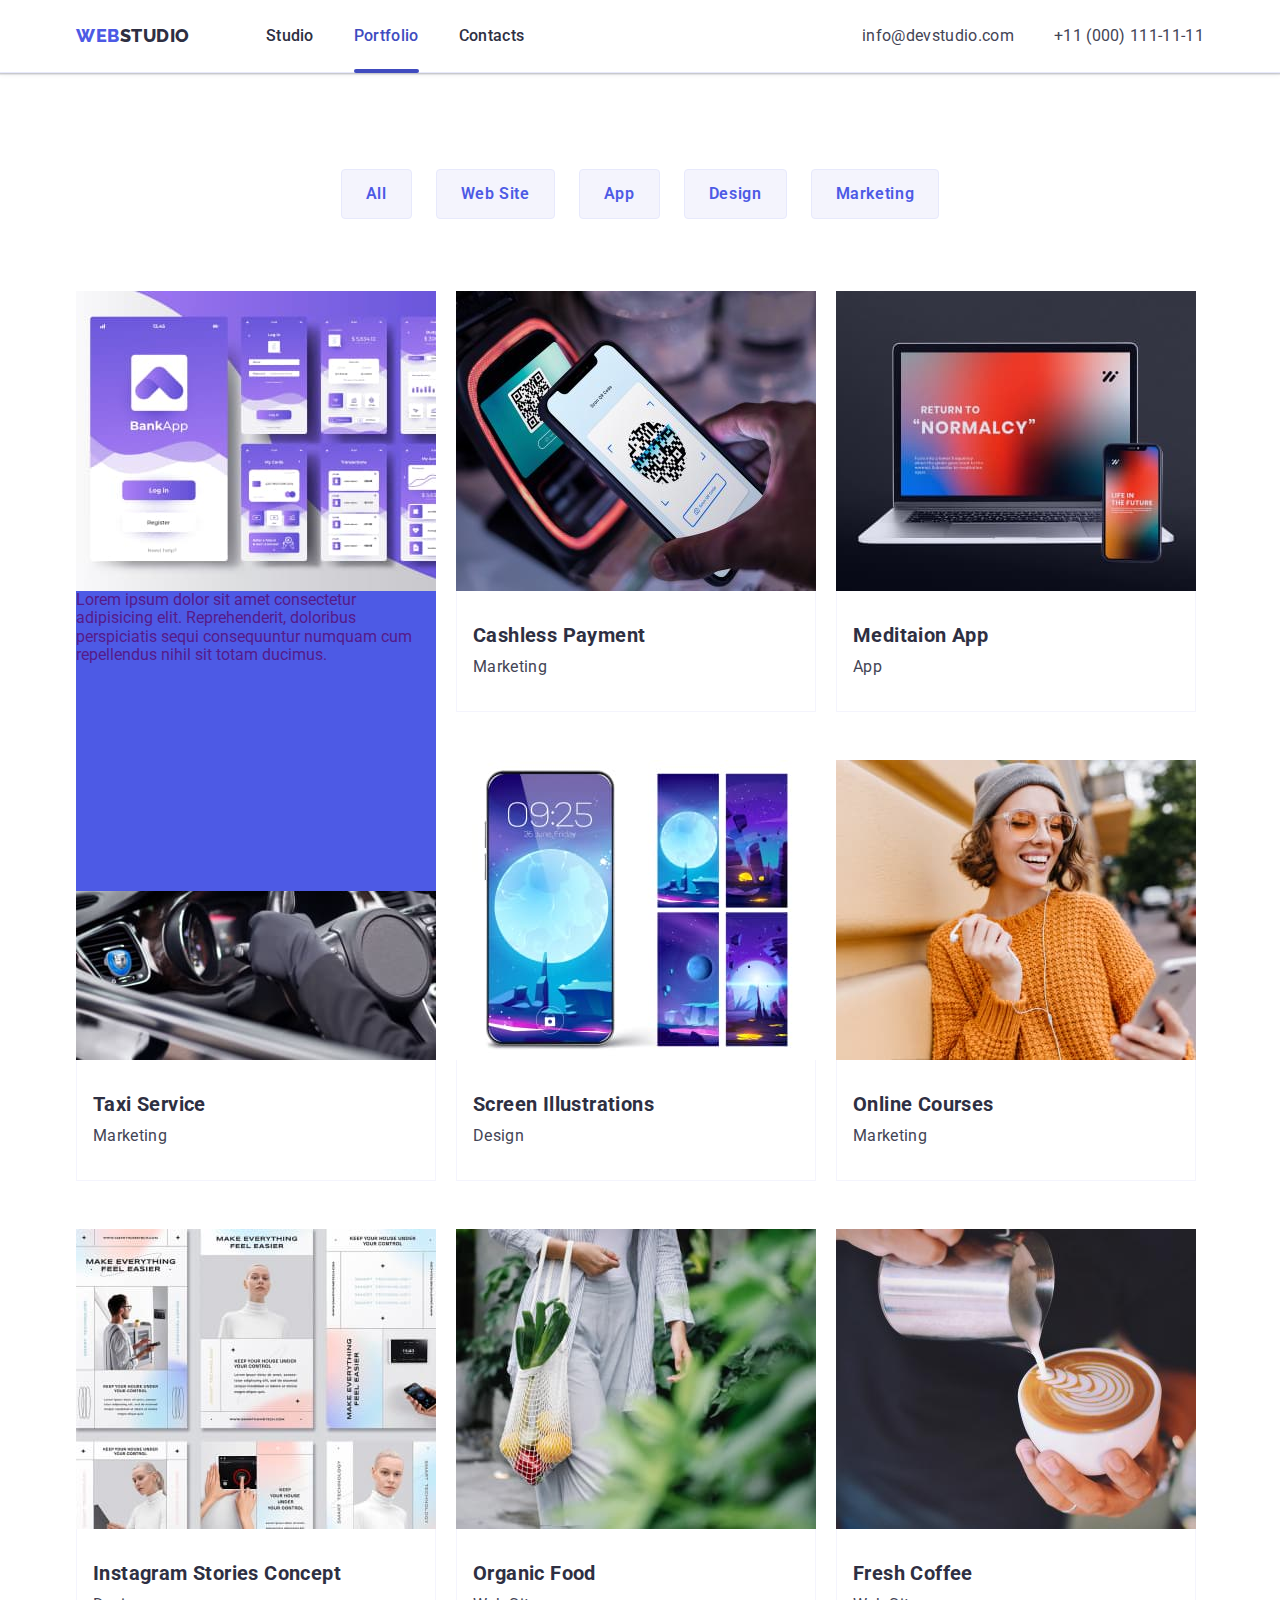
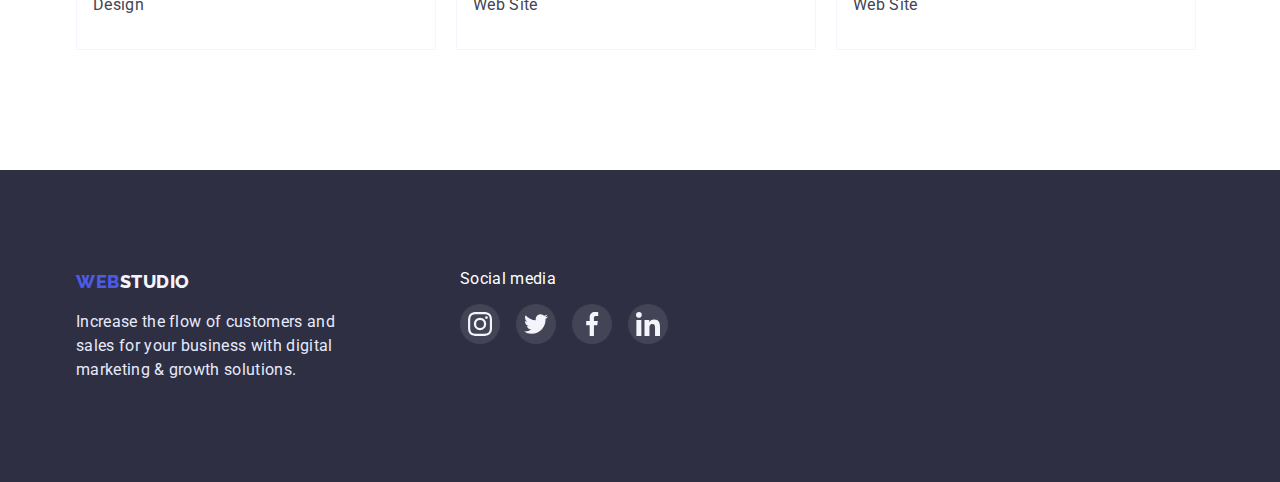
==== portfolio.html @ 2db08895 "2" ====
<!DOCTYPE html>
<html lang="en">
  <head>
    <meta charset="UTF-8" />
    <meta http-equiv="X-UA-Compatible" content="IE=edge" />
    <meta name="viewport" content="width=device-width, initial-scale=1.0" />
    <title>Portfolio</title>

    <link rel="preconnect" href="https://fonts.googleapis.com" />
    <link rel="preconnect" href="https://fonts.gstatic.com" crossorigin />
    <link
      href="https://fonts.googleapis.com/css2?family=Raleway:wght@800&family=Roboto:wght@400;500;700&display=swap"
      rel="stylesheet"
    />

    <link
      rel="stylesheet"
      href="https://cdnjs.cloudflare.com/ajax/libs/modern-normalize/1.1.0/modern-normalize.min.css"
    />
    <link rel="stylesheet" href="./css/styles.css" />
  </head>
  <!-----------------HEADER------------------->
  <header class="header">
    <div class="container">
      <a class="logo links" href="#"
        ><span class="heder-logo">Web</span>Studio</a
      >
      <nav>
        <ul class="lists header-list">
          <li><a class="header-link links" href="./index.html">Studio</a></li>
          <li>
            <a class="header-link links current" href="./portfolio.html">Portfolio</a>
          </li>
          <li><a class="header-link links" href="#">Contacts</a></li>
        </ul>
      </nav>
      <ul class="lists header-list header-contacts">
        <li>
          <a class="header-email links" href="mailto:info@devstudio.com"
            >info@devstudio.com</a
          >
        </li>
        <li>
          <a class="header-tel links" href="tel:+110001111111"
            >+11 (000) 111-11-11</a
          >
        </li>
      </ul>
    </div>
  </header>
  <main>
    <body>
      <!-- Section: Menu -->
      <section class="menu">
        <div class="container">
          <ul class="lists filter">
            <li><button type="button" class="filter-btn">All</button></li>
            <li><button type="button" class="filter-btn">Web Site</button></li>
            <li><button type="button" class="filter-btn">App</button></li>
            <li><button type="button" class="filter-btn">Design</button></li>
            <li><button type="button" class="filter-btn">Marketing</button></li>
          </ul>

          <ul class="lists menu-list">
            <li class="menu-item">
              <div class="menu-project">
              <div class="menu-image">
              <a href="" class="menu-link"
                ><img
                  src="./images/first.jpg"
                  alt="complete project 1"
                  width="360"
                />
                <div class="menu-description">
                  <p>Lorem ipsum dolor sit amet consectetur adipisicing elit. Reprehenderit, doloribus perspiciatis sequi consequuntur numquam cum repellendus nihil sit totam ducimus.</p>
                </div>
                </div>
                <div class="menu-wrap">
                  <h3 class="subtitles">Banking App Interface Concept</h3>
                  <p class="paragraphs">App</p>
                </div>
                </div>
              </a>
            </li>
            <li class="menu-item">
              <a href="" class="menu-link"
                ><img
                  src="./images/second.jpg"
                  alt="complete project 2"
                  width="360"
                />
                <div class="menu-wrap">
                  <h3 class="subtitles">Cashless Payment</h3>
                  <p class="paragraphs">Marketing</p>
                </div>
              </a>
            </li>
            <li class="menu-item">
              <a href="" class="menu-link"
                ><img
                  src="./images/third.jpg"
                  alt="complete project 3"
                  width="360"
                />
                <div class="menu-wrap">
                  <h3 class="subtitles">Meditaion App</h3>
                  <p class="paragraphs">App</p>
                </div>
              </a>
            </li>
            <li class="menu-item">
              <a href="" class="menu-link"
                ><img
                  src="./images/fourth.jpg"
                  alt="complete project 4"
                  width="360"
                />
                <div class="menu-wrap">
                  <h3 class="subtitles">Taxi Service</h3>
                  <p class="paragraphs">Marketing</p>
                </div>
              </a>
            </li>
            <li class="menu-item">
              <a href="" class="menu-link"
                ><img
                  src="./images/fifth.jpg"
                  alt="complete project 5"
                  width="360"
                />
                <div class="menu-wrap">
                  <h3 class="subtitles">Screen Illustrations</h3>
                  <p class="paragraphs">Design</p>
                </div>
              </a>
            </li>
            <li class="menu-item">
              <a href="" class="menu-link"
                ><img
                  src="./images/sixth.jpg"
                  alt="complete project 6"
                  width="360"
                />
                <div class="menu-wrap">
                  <h3 class="subtitles">Online Courses</h3>
                  <p class="paragraphs">Marketing</p>
                </div>
              </a>
            </li>
            <li class="menu-item">
              <a href="" class="menu-link"
                ><img
                  src="./images/seventh.jpg"
                  alt="complete project 7"
                  width="360"
                />
                <div class="menu-wrap">
                  <h3 class="subtitles">Instagram Stories Concept</h3>
                  <p class="paragraphs">Design</p>
                </div>
              </a>
            </li>
            <li class="menu-item">
              <a href="" class="menu-link"
                ><img
                  src="./images/eighth.jpg"
                  alt="complete project 8"
                  width="360"
                />
                <div class="menu-wrap">
                  <h3 class="subtitles">Organic Food</h3>
                  <p class="paragraphs">Web Site</p>
                </div>
              </a>
            </li>
            <li class="menu-item">
              <a href="" class="menu-link"
                ><img
                  src="./images/ninth.jpg"
                  alt="complete project 9"
                  width="360"
                />
                <div class="menu-wrap">
                  <h3 class="subtitles">Fresh Coffee</h3>
                  <p class="paragraphs">Web Site</p>
                </div>
              </a>
            </li>
          </ul>
        </div>
      </section>
    </body>
  </main>

  <footer class="footer">
    <div class="container">
      <ul class="footer-list-one">
        <li>
          <a class="logo links logo-footer" href="#"
            ><span class="heder-logo">Web</span
            ><span class="footer-logo">Studio</span></a
          >
          <p class="paragraphs footer-paragraph-one">
            Increase the flow of customers and sales for your business with
            digital marketing & growth solutions.
          </p>
        </li>
        <li>
          <p class="footer-paragraph-two">Social media</p>
          <ul class="footer-list-two">
            <li>
              <a href="" class="footer-link">
                <svg width="24" height="24">
                  <use href="./images/icons.svg#footer-instagram"></use>
                </svg>
              </a>
            </li>

            <li>
              <a href="" class="footer-link">
                <svg width="24" height="24">
                  <use href="./images/icons.svg#footer-twitter"></use>
                </svg>
              </a>
            </li>
            <li>
              <a href="" class="footer-link">
                <svg width="24" height="24">
                  <use href="./images/icons.svg#footer-facebook"></use>
                </svg>
              </a>
            </li>
            <li>
              <a href="" class="footer-link">
                <svg width="24" height="24">
                  <use href="./images/icons.svg#footer-linkedin"></use>
                </svg>
              </a>
            </li>
          </ul>
        </li>
      </ul>
    </div>
  </footer>
</html>
---- css/styles.css ----
/* ---------------MAIN----------------- */
:root {
  --color-paramount: #2e2f42;
  --color-secondary: #434455;
}
body {
  font-family: "Roboto", sans-serif;
  color: var(--color-paramount);
}

h1,
h2,
h3,
p {
  margin: 0;
}

ul,
ol {
  margin: 0;
  padding-left: 0;
  list-style: none;
}

.titles {
  font-weight: 700;
  font-size: 36px;
  line-height: 1.11;
  letter-spacing: 0.02em;
  text-transform: capitalize;
  margin-bottom: 72px;
  text-align: center;
}

.subtitles {
  font-weight: 500;
  font-size: 20px;
  line-height: 1.2;
  letter-spacing: 0.02em;
  margin-bottom: 8px;
}

.paragraphs {
  color: var(--color-secondary);
  font-weight: 400;
  font-size: 16px;
  line-height: 1.5;
  letter-spacing: 0.02em;
}

.lists {
  list-style: none;
}

.links {
  text-decoration: none;
}

.container {
  width: 1158px;
  margin: 0 auto;
  padding-left: 15px;
  padding-right: 15px;
}

img {
  display: block;
}

button {
  cursor: pointer;
}

/* ---------------HEADER----------------- */
.header {
  background: #ffffff;

  border-bottom: 1px solid #e7e9fc;
  box-shadow: 0px 2px 1px rgba(46, 47, 66, 0.08),
    0px 1px 1px rgba(46, 47, 66, 0.16), 0px 1px 6px rgba(46, 47, 66, 0.08);
}

.logo {
  color: var(--color-paramount);
  font-family: "Raleway";
  font-weight: 800;
  font-size: 18px;
  line-height: 1.33;
  display: flex;
  align-items: center;
  letter-spacing: 0.03em;
  text-transform: uppercase;
  margin-right: 76px;
}

.header-list {
  display: flex;
  gap: 40px;
}

.heder-logo {
  color: #4d5ae5;
}

.header-link {
  font-weight: 500;
  font-size: 16px;
  line-height: 1.5;
  letter-spacing: 0.02em;
  color: var(--color-paramount);
  padding-top: 24px;
  padding-bottom: 28px;

  transition-property: color;
  transition-duration: 250ms;
  transition-timing-function: cubic-bezier(0.4, 0, 0.2, 1);
}

.header-link:hover,
.header-link:focus,
.header-link:active {
  color: #404bbf;
}

.current {
  position: relative;
  color: #404bbf;
}

.current::after {
  content: "";
  display: block;
  position: absolute;
  width: 100%;
  height: 4px;
  bottom: 0;
  background: #404bbf;
  border-radius: 2px;
}

.header-tel,
.header-email {
  color: var(--color-secondary);
  font-size: 16px;
  line-height: 1.5;
  letter-spacing: 0.02em;

  transition-property: color;
  transition-duration: 250ms;
  transition-timing-function: cubic-bezier(0.4, 0, 0.2, 1);
}

.header-tel:active,
.header-tel:hover,
.header-email:active,
.header-email:hover {
  color: #404bbf;
}

header > .container {
  padding-top: 24px;
  padding-bottom: 24px;
  display: flex;
  align-items: center;
}

.header-contacts {
  margin-left: auto;
  gap: 40px;
}

/* ---------------Footer----------------- */
.footer {
  padding-top: 100px;
  padding-bottom: 100px;
  background: #2e2f42;
}

.footer-paragraph-one {
  color: #e7e9fc;

  max-width: 264px;
}

.footer-logo {
  color: #f4f4fd;
}

.logo-footer {
  margin-bottom: 16px;
}

.footer-list-one {
  display: flex;
  gap: 120px;
}

.footer-list-two {
  display: flex;
}

.footer-list-two {
  display: flex;
  gap: 16px;
}

.footer-paragraph-two {
  letter-spacing: 0.02em;
  color: #ffffff;

  margin-bottom: 16px;
}

.footer-link {
  display: flex;
  justify-content: center;
  align-items: center;

  border-radius: 50%;
  background: rgba(255, 255, 255, 0.1);

  width: 40px;
  height: 40px;

  transition-property: background-color;
  transition-duration: 250ms;
  transition-timing-function: cubic-bezier(0.4, 0, 0.2, 1);
}

.footer-link:hover,
.footer-link:focus {
  background-color: #31d0aa;
}

/* ---------------Section №1: Hero----------------- */
.hero {
  padding-top: 192px;
  padding-bottom: 192px;
  text-align: center;
  background: #2e2f42;
  max-width: 1440px;
  margin: 0 auto;

  background-color: var(--color-secondary);
  background-image: linear-gradient(
      rgba(46, 47, 66, 0.7),
      rgba(46, 47, 66, 0.7)
    ),
    url(../images/people-office.jpg);

  background-repeat: no-repeat;
  background-position: center;
  background-size: cover;
}

.hero-title {
  font-weight: 600;
  font-size: 56px;
  line-height: 1.07;
  letter-spacing: 0.02em;
  color: #ffffff;
  margin-bottom: 48px;
}

.hero-btn {
  font-family: inherit;
  font-weight: 500;
  font-size: 16px;
  line-height: 1.19;
  letter-spacing: 0.04em;
  color: #ffffff;
  padding: 16px 32px;
  background-color: #4d5ae5;
  display: block;
  margin: auto;
  box-shadow: 0px 4px 4px rgba(0, 0, 0, 0.15);
  border-radius: 4px;
  border: 1px solid transparent;

  transition-property: background-color;
  transition-duration: 250ms;
  transition-timing-function: cubic-bezier(0.4, 0, 0.2, 1);
}

.hero-btn:hover,
.hero-btn:focus {
  background-color: #404bbf;
}

/* ---------------Section №2: Benefits----------------- */
.benefits {
  padding-top: 120px;
}

.visually-hidden {
  position: absolute;
  width: 1px;
  height: 1px;
  margin: -1px;
  border: 0;
  padding: 0;
  white-space: nowrap;
  clip-path: inset(100%);
  clip: rect(0 0 0 0);
  overflow: hidden;
}

.benefits-list {
  display: flex;
  gap: 24px;
  justify-content: center;
}

.benefits-item {
  width: 264px;
}

.benefits-icon {
  width: 264px;
  height: 112px;

  display: flex;
  justify-content: center;
  align-items: center;

  background: #f4f4fd;
  border-radius: 4px;

  margin-bottom: 8px;
}

.benefits > h3 {
  margin-top: 8px;
}

/* ---------------Section №3: What are we doing----------------- */
.wawd {
  padding-top: 120px;
  padding-bottom: 120px;
}

.wawd-list {
  display: flex;
  gap: 24px;
}

.wawd-item {
  width: calc((100% - 48px) / 3);
}

/* ---------------Section №4: Our Team----------------- */
.team {
  background: #f4f4fd;
  padding-top: 120px;
  padding-bottom: 110px;
}

.team-list {
  display: flex;
  gap: 24px;
}

.team-item {
  width: calc((100% - 72px) / 4);
}

.team-wrap {
  padding-bottom: 32px;
  text-align: center;
  background: #ffffff;
  box-shadow: 0px 1px 6px rgba(46, 47, 66, 0.08),
    0px 1px 1px rgba(46, 47, 66, 0.16), 0px 2px 1px rgba(46, 47, 66, 0.08);
  border-radius: 0px 0px 4px 4px;
}

.team-wrap > h3 {
  margin-top: 32px;
}

.team-item > p {
  margin-bottom: 152px;
  text-align: center;
}

.team-wrap > .paragraphs {
  margin-bottom: 8px;
}

.team-icons {
  display: flex;
  gap: 24px;
}

.team-link {
  display: flex;

  justify-content: center;
  align-items: center;

  background-color: #4d5ae5;
  border-radius: 50%;

  width: 40px;
  height: 40px;

  transition-property: background-color;
  transition-duration: 250ms;
  transition-timing-function: cubic-bezier(0.4, 0, 0.2, 1);
}

.team-icons {
  justify-content: center;
}

.team-link:hover,
.team-link:focus {
  background-color: #404bbf;
}

/* ---------------Section №5: Customers----------------- */
.customers {
  padding-top: 130px;
  padding-bottom: 120px;
}

.customers-list {
  display: flex;
  gap: 24px;
}

.customers-link {
  display: flex;
  justify-content: center;
  align-items: center;

  width: 168px;
  height: 88px;

  fill: #998e8e;
  color: #8e8f99;

  border: 1px solid #8e8f99;
  border-radius: 4px;

  transition-property: border-color, color, border-color;
  transition-duration: 250ms;
  transition-timing-function: cubic-bezier(0.4, 0, 0.2, 1);
}

.customers-icon {
  fill: currentColor;
}

.customers-link:hover,
.customers-link:focus {
  border-color: #404bbf;
  fill: #404bbf;
  color: #404bbf;
}

/* ---------------Portfolio page----------------- */
.menu {
  padding-top: 96px;
  padding-bottom: 120px;
}

.filter {
  display: flex;
  gap: 24px;
  justify-content: center;
  margin-bottom: 72px;
}

.filter-btn {
  font-family: "Roboto";
  font-weight: 600;
  font-size: 16px;
  line-height: 1.5;
  letter-spacing: 0.04em;

  padding: 12px 24px;
  color: #4d5ae5;

  background-color: #f4f4fd;
  border: 1px solid #e7e9fc;
  border-radius: 4px;

  transition-property: background-color, box-shadow;
  transition-duration: 250ms;
  transition-timing-function: cubic-bezier(0.4, 0, 0.2, 1);
}

.filter-btn:hover,
.filter-btn:focus {
  color: #ffffff;
  background-color: #404bbf;
  box-shadow: 0px 3px 1px rgba(0, 0, 0, 0.1), 0px 2px 1px rgba(0, 0, 0, 0.08),
    0px 2px 2px rgba(0, 0, 0, 0.12);
  border-radius: 4px;
}

.menu-project:hover .menu-description {
  transform: translateY(0);
}

.menu-list {
  display: flex;
  flex-wrap: wrap;
  column-gap: 20px;
  row-gap: 48px;
  width: calc((100% - 48) / 3);
}

.menu-item {
  transition-property: box-shadow;
  transition-duration: 250ms;
  transition-timing-function: cubic-bezier(0.4, 0, 0.2, 1);
}

.menu-image {
  position: relative;
}

.menu-description {
  position: absolute;

  top: 0;
  left: 0;
  width: 100%;
  height: 100%;
  background-color: #4d5ae5;
  transform: translateY(100%);
  transition: transform 250ms;
}

.menu-item:focus,
.menu-item:hover {
  box-shadow: 0px 1px 6px rgba(46, 47, 66, 0.08),
    0px 1px 1px rgba(46, 47, 66, 0.16), 0px 2px 1px rgba(46, 47, 66, 0.08);
}

.menu-link {
  box-shadow: 0px 1px 6px rgba(46, 47, 66, 0.08);
  text-decoration: none;
}

.menu-wrap {
  padding-top: 32px;
  padding-bottom: 32px;
  padding-left: 16px;

  border-left: 0.5px solid #f4f4fd;
  border-right: 0.5px solid #f4f4fd;
  border-bottom: 0.5px solid #f4f4fd;
}

.menu-wrap > .subtitles {
  color: var(--color-paramount);
  font-weight: 700;
  font-size: 20px;
  line-height: 1.2;
}

.menu-wrap > .paragraphs {
  color: var(--color-secondary);

  font-size: 16px;
  line-height: 1.5;
}
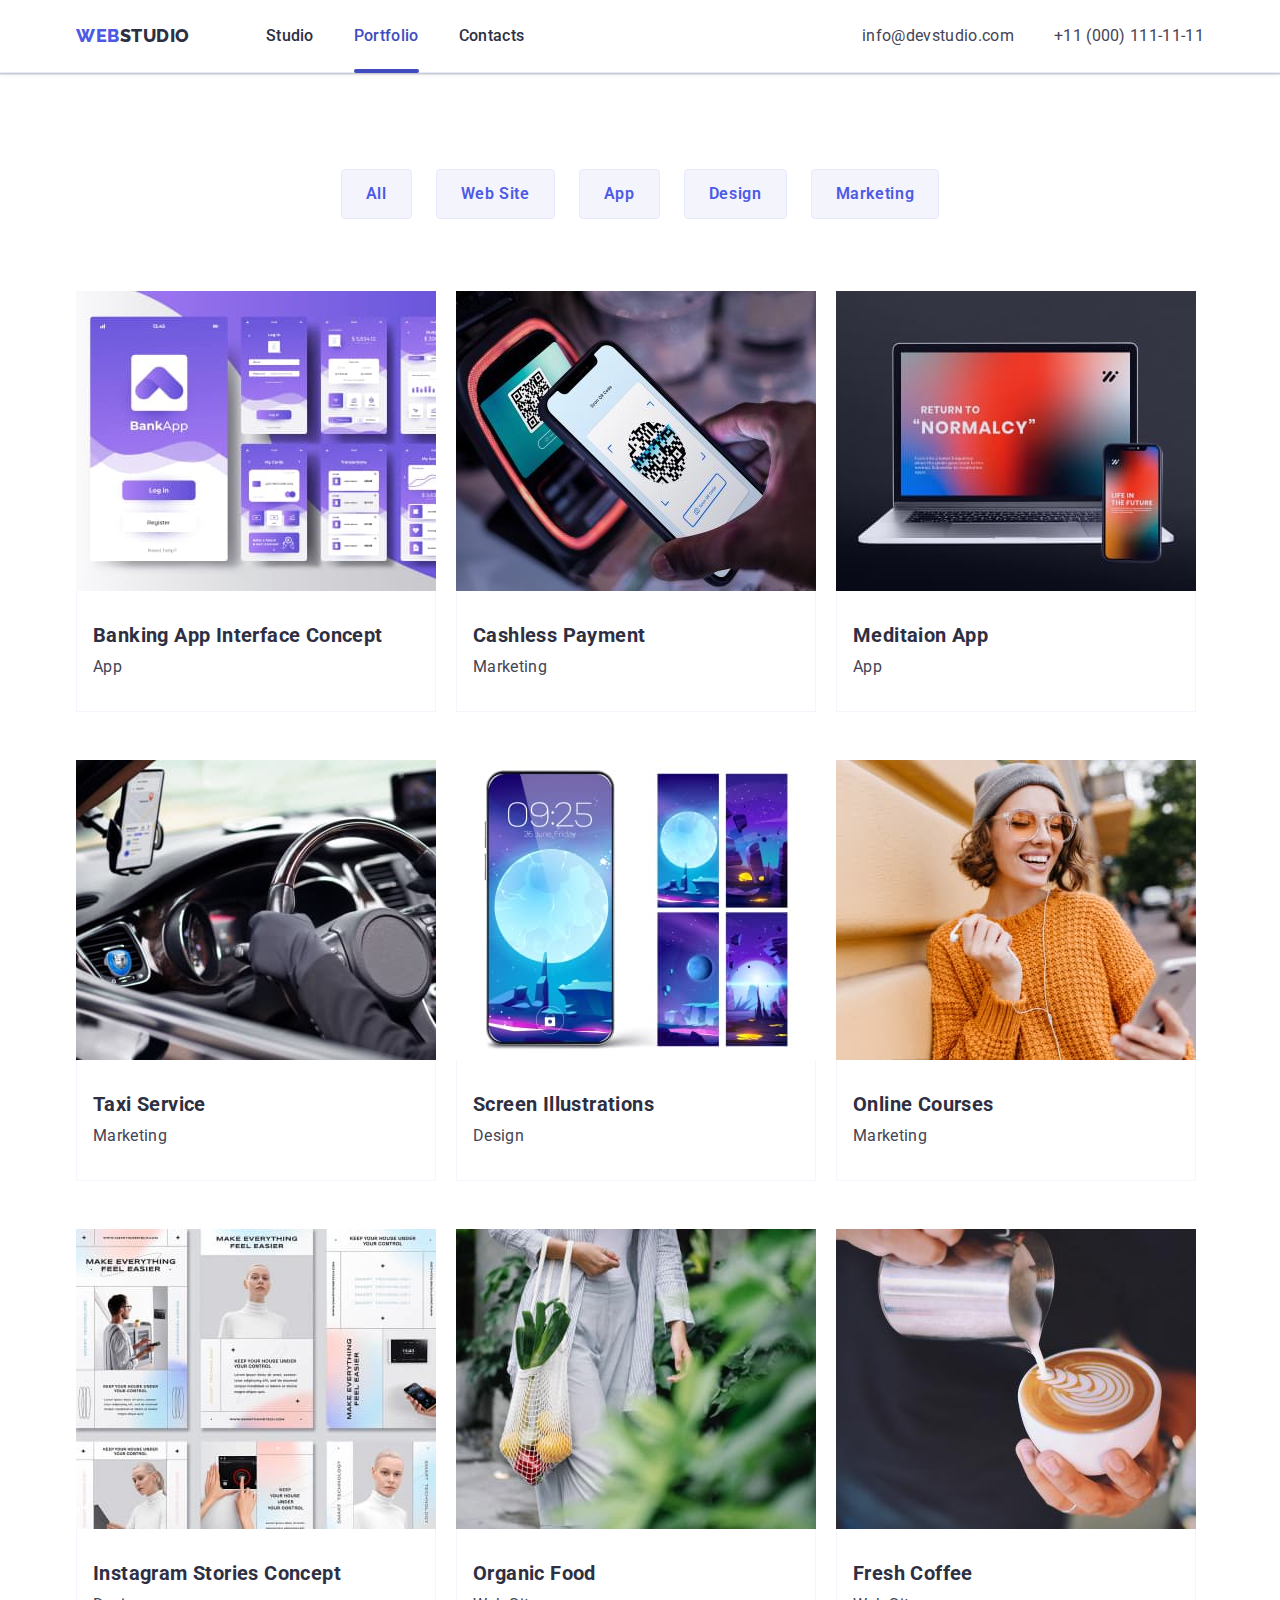
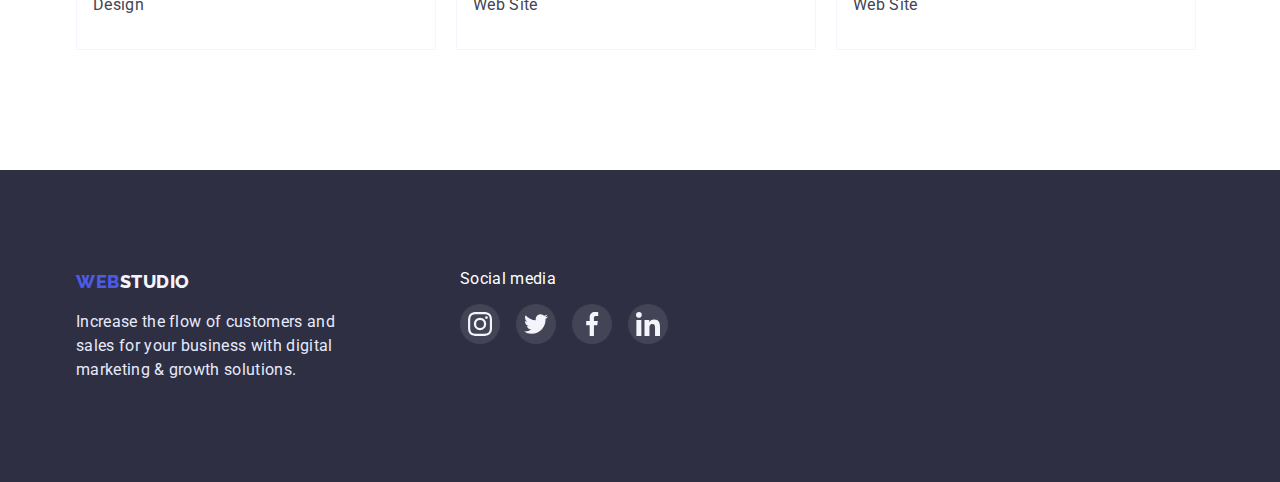
==== commit ab883c62: "3" ====
--- a/portfolio.html
+++ b/portfolio.html
@@ -62,6 +62,7 @@
           </ul>
 
           <ul class="lists menu-list">
+
             <li class="menu-item">
               <div class="menu-project">
               <div class="menu-image">
@@ -82,6 +83,7 @@
                 </div>
               </a>
             </li>
+            
             <li class="menu-item">
               <a href="" class="menu-link"
                 ><img
--- a/css/styles.css
+++ b/css/styles.css
@@ -519,6 +519,7 @@
 
 .menu-image {
   position: relative;
+  overflow: hidden;
 }
 
 .menu-description {
@@ -528,9 +529,22 @@
   left: 0;
   width: 100%;
   height: 100%;
+
+  padding-top: 40px;
+  padding-left: 32px;
+  padding-right: 32px;
+
   background-color: #4d5ae5;
   transform: translateY(100%);
   transition: transform 250ms;
+
+  font-size: 16px;
+  font-weight: 400;
+  line-height: 1.5;
+
+  letter-spacing: 0.02em;
+
+  color: #f4f4fd;
 }
 
 .menu-item:focus,
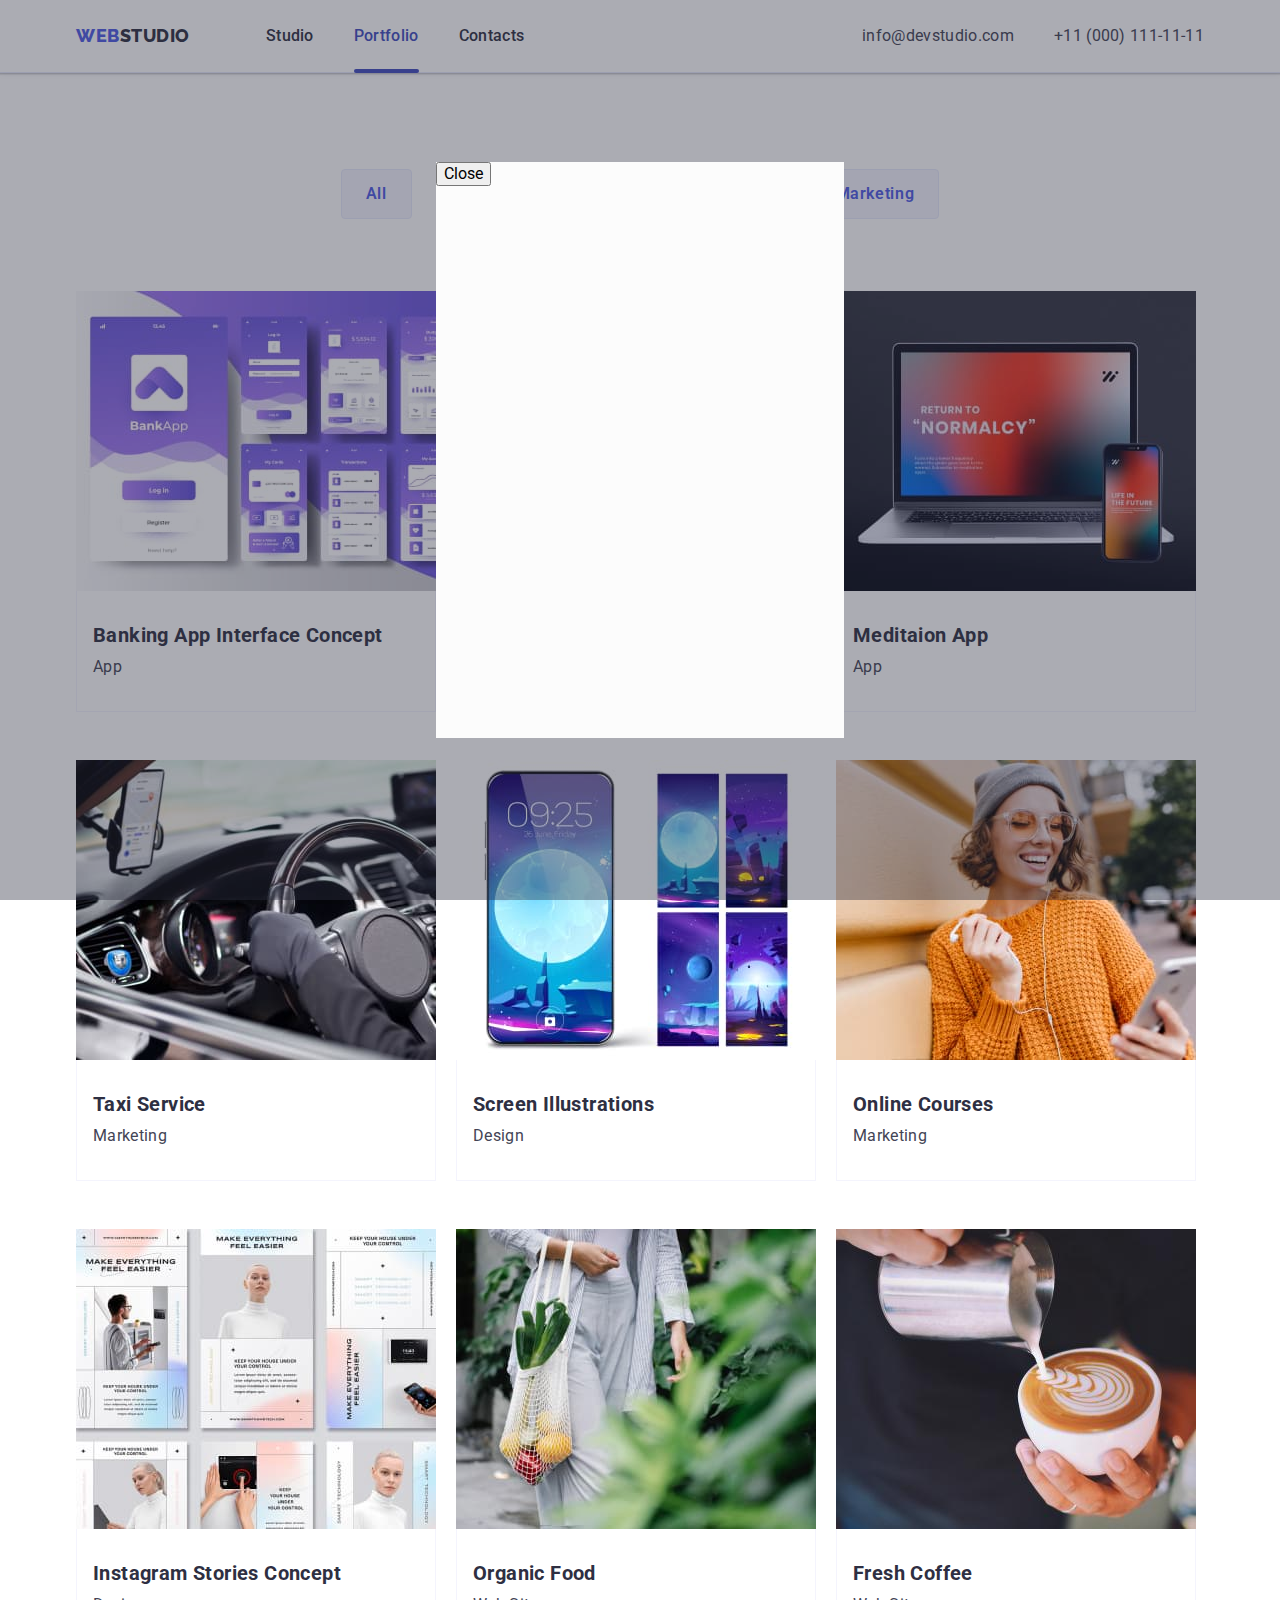
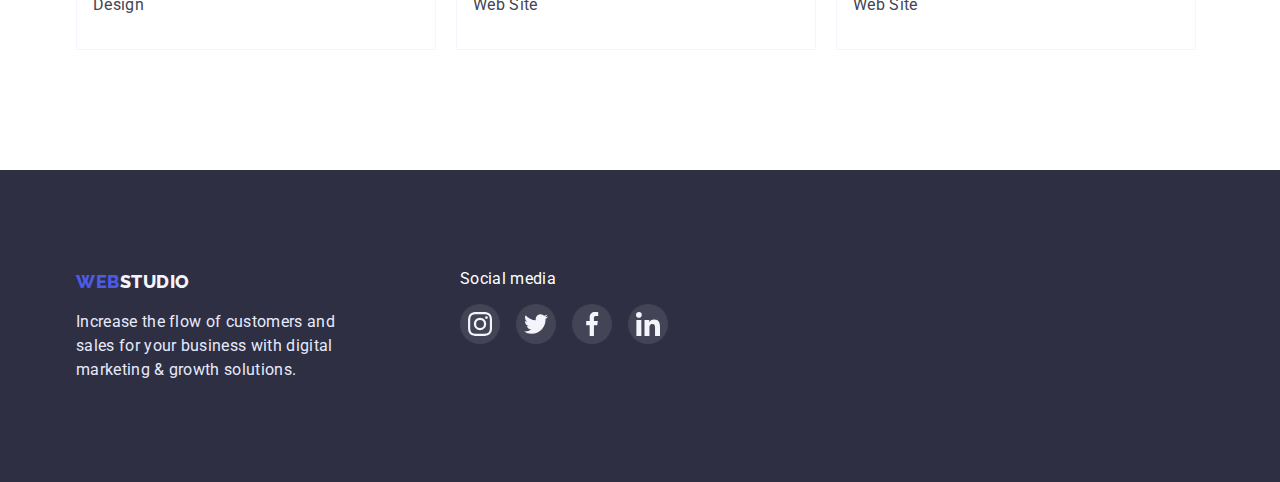
==== commit 82543af1: "5" ====
--- a/portfolio.html
+++ b/portfolio.html
@@ -29,7 +29,9 @@
         <ul class="lists header-list">
           <li><a class="header-link links" href="./index.html">Studio</a></li>
           <li>
-            <a class="header-link links current" href="./portfolio.html">Portfolio</a>
+            <a class="header-link links current" href="./portfolio.html"
+              >Portfolio</a
+            >
           </li>
           <li><a class="header-link links" href="#">Contacts</a></li>
         </ul>
@@ -62,136 +64,233 @@
           </ul>
 
           <ul class="lists menu-list">
-
-            <li class="menu-item">
-              <div class="menu-project">
-              <div class="menu-image">
-              <a href="" class="menu-link"
-                ><img
-                  src="./images/first.jpg"
-                  alt="complete project 1"
-                  width="360"
-                />
-                <div class="menu-description">
-                  <p>Lorem ipsum dolor sit amet consectetur adipisicing elit. Reprehenderit, doloribus perspiciatis sequi consequuntur numquam cum repellendus nihil sit totam ducimus.</p>
-                </div>
-                </div>
-                <div class="menu-wrap">
-                  <h3 class="subtitles">Banking App Interface Concept</h3>
-                  <p class="paragraphs">App</p>
-                </div>
-                </div>
-              </a>
-            </li>
-            
-            <li class="menu-item">
-              <a href="" class="menu-link"
-                ><img
-                  src="./images/second.jpg"
-                  alt="complete project 2"
-                  width="360"
-                />
-                <div class="menu-wrap">
-                  <h3 class="subtitles">Cashless Payment</h3>
-                  <p class="paragraphs">Marketing</p>
-                </div>
-              </a>
-            </li>
-            <li class="menu-item">
-              <a href="" class="menu-link"
-                ><img
-                  src="./images/third.jpg"
-                  alt="complete project 3"
-                  width="360"
-                />
-                <div class="menu-wrap">
-                  <h3 class="subtitles">Meditaion App</h3>
-                  <p class="paragraphs">App</p>
-                </div>
-              </a>
-            </li>
-            <li class="menu-item">
-              <a href="" class="menu-link"
-                ><img
-                  src="./images/fourth.jpg"
-                  alt="complete project 4"
-                  width="360"
-                />
-                <div class="menu-wrap">
-                  <h3 class="subtitles">Taxi Service</h3>
-                  <p class="paragraphs">Marketing</p>
-                </div>
-              </a>
-            </li>
-            <li class="menu-item">
-              <a href="" class="menu-link"
-                ><img
-                  src="./images/fifth.jpg"
-                  alt="complete project 5"
-                  width="360"
-                />
-                <div class="menu-wrap">
-                  <h3 class="subtitles">Screen Illustrations</h3>
-                  <p class="paragraphs">Design</p>
-                </div>
-              </a>
-            </li>
-            <li class="menu-item">
-              <a href="" class="menu-link"
-                ><img
-                  src="./images/sixth.jpg"
-                  alt="complete project 6"
-                  width="360"
-                />
-                <div class="menu-wrap">
-                  <h3 class="subtitles">Online Courses</h3>
-                  <p class="paragraphs">Marketing</p>
-                </div>
-              </a>
-            </li>
-            <li class="menu-item">
-              <a href="" class="menu-link"
-                ><img
-                  src="./images/seventh.jpg"
-                  alt="complete project 7"
-                  width="360"
-                />
-                <div class="menu-wrap">
-                  <h3 class="subtitles">Instagram Stories Concept</h3>
-                  <p class="paragraphs">Design</p>
-                </div>
-              </a>
-            </li>
-            <li class="menu-item">
-              <a href="" class="menu-link"
-                ><img
-                  src="./images/eighth.jpg"
-                  alt="complete project 8"
-                  width="360"
-                />
-                <div class="menu-wrap">
-                  <h3 class="subtitles">Organic Food</h3>
-                  <p class="paragraphs">Web Site</p>
-                </div>
-              </a>
-            </li>
-            <li class="menu-item">
-              <a href="" class="menu-link"
-                ><img
-                  src="./images/ninth.jpg"
-                  alt="complete project 9"
-                  width="360"
-                />
-                <div class="menu-wrap">
-                  <h3 class="subtitles">Fresh Coffee</h3>
-                  <p class="paragraphs">Web Site</p>
-                </div>
-              </a>
+            <li class="menu-item">
+              <div class="menu-project">
+                <a href="" class="menu-link">
+                  <div class="menu-image">
+                    <img
+                      src="./images/first.jpg"
+                      alt="complete project 1"
+                      width="360"
+                    />
+                    <div class="menu-description">
+                      <p>
+                        14 Stylish and User-Friendly App Design Concepts · Task
+                        Manager App · Calorie Tracker App · Exotic Fruit
+                        Ecommerce App · Cloud Storage App
+                      </p>
+                    </div>
+                  </div>
+                  <div class="menu-wrap">
+                    <h3 class="subtitles">Banking App Interface Concept</h3>
+                    <p class="paragraphs">App</p>
+                  </div>
+                </a>
+              </div>
+            </li>
+
+            <li class="menu-item">
+              <div class="menu-project">
+                <a href="" class="menu-link">
+                  <div class="menu-image">
+                    <img
+                      src="./images/second.jpg"
+                      alt="complete project 2"
+                      width="360"
+                    />
+                    <div class="menu-description">
+                      <p>
+                        14 Stylish and User-Friendly App Design Concepts · Task
+                        Manager App · Calorie Tracker App · Exotic Fruit
+                        Ecommerce App · Cloud Storage App
+                      </p>
+                    </div>
+                  </div>
+                  <div class="menu-wrap">
+                    <h3 class="subtitles">Cashless Payment</h3>
+                    <p class="paragraphs">Marketing</p>
+                  </div>
+                </a>
+              </div>
+            </li>
+
+            <li class="menu-item">
+              <div class="menu-project">
+                <a href="" class="menu-link">
+                  <div class="menu-image">
+                    <img
+                      src="./images/third.jpg"
+                      alt="complete project 3"
+                      width="360"
+                    />
+                    <div class="menu-description">
+                      <p>
+                        14 Stylish and User-Friendly App Design Concepts · Task
+                        Manager App · Calorie Tracker App · Exotic Fruit
+                        Ecommerce App · Cloud Storage App
+                      </p>
+                    </div>
+                  </div>
+                  <div class="menu-wrap">
+                    <h3 class="subtitles">Meditaion App</h3>
+                    <p class="paragraphs">App</p>
+                  </div>
+                </a>
+              </div>
+            </li>
+
+            <li class="menu-item">
+              <div class="menu-project">
+                <a href="" class="menu-link">
+                  <div class="menu-image">
+                    <img
+                      src="./images/fourth.jpg"
+                      alt="complete project 4"
+                      width="360"
+                    />
+                    <div class="menu-description">
+                      <p>
+                        14 Stylish and User-Friendly App Design Concepts · Task
+                        Manager App · Calorie Tracker App · Exotic Fruit
+                        Ecommerce App · Cloud Storage App
+                      </p>
+                    </div>
+                  </div>
+                  <div class="menu-wrap">
+                    <h3 class="subtitles">Taxi Service</h3>
+                    <p class="paragraphs">Marketing</p>
+                  </div>
+                </a>
+              </div>
+            </li>
+
+            <li class="menu-item">
+              <div class="menu-project">
+                <a href="" class="menu-link">
+                  <div class="menu-image">
+                    <img
+                      src="./images/fifth.jpg"
+                      alt="complete project 5"
+                      width="360"
+                    />
+                    <div class="menu-description">
+                      <p>
+                        14 Stylish and User-Friendly App Design Concepts · Task
+                        Manager App · Calorie Tracker App · Exotic Fruit
+                        Ecommerce App · Cloud Storage App
+                      </p>
+                    </div>
+                  </div>
+                  <div class="menu-wrap">
+                    <h3 class="subtitles">Screen Illustrations</h3>
+                    <p class="paragraphs">Design</p>
+                  </div>
+                </a>
+              </div>
+            </li>
+
+            <li class="menu-item">
+              <div class="menu-project">
+                <a href="" class="menu-link">
+                  <div class="menu-image">
+                    <img
+                      src="./images/sixth.jpg"
+                      alt="complete project 6"
+                      width="360"
+                    />
+                    <div class="menu-description">
+                      <p>
+                        14 Stylish and User-Friendly App Design Concepts · Task
+                        Manager App · Calorie Tracker App · Exotic Fruit
+                        Ecommerce App · Cloud Storage App
+                      </p>
+                    </div>
+                  </div>
+                  <div class="menu-wrap">
+                    <h3 class="subtitles">Online Courses</h3>
+                    <p class="paragraphs">Marketing</p>
+                  </div>
+                </a>
+              </div>
+            </li>
+
+            <li class="menu-item">
+              <div class="menu-project">
+                <a href="" class="menu-link">
+                  <div class="menu-image">
+                    <img
+                      src="./images/seventh.jpg"
+                      alt="complete project 7"
+                      width="360"
+                    />
+                    <div class="menu-description">
+                      <p>
+                        14 Stylish and User-Friendly App Design Concepts · Task
+                        Manager App · Calorie Tracker App · Exotic Fruit
+                        Ecommerce App · Cloud Storage App
+                      </p>
+                    </div>
+                  </div>
+                  <div class="menu-wrap">
+                    <h3 class="subtitles">Instagram Stories Concept</h3>
+                    <p class="paragraphs">Design</p>
+                  </div>
+                </a>
+              </div>
+            </li>
+
+            <li class="menu-item">
+              <div class="menu-project">
+                <a href="" class="menu-link">
+                  <div class="menu-image">
+                    <img
+                      src="./images/eighth.jpg"
+                      alt="complete project 8"
+                      width="360"
+                    />
+                    <div class="menu-description">
+                      <p>
+                        14 Stylish and User-Friendly App Design Concepts · Task
+                        Manager App · Calorie Tracker App · Exotic Fruit
+                        Ecommerce App · Cloud Storage App
+                      </p>
+                    </div>
+                  </div>
+                  <div class="menu-wrap">
+                    <h3 class="subtitles">Organic Food</h3>
+                    <p class="paragraphs">Web Site</p>
+                  </div>
+                </a>
+              </div>
+            </li>
+
+            <li class="menu-item">
+              <div class="menu-project">
+                <a href="" class="menu-link">
+                  <div class="menu-image">
+                    <img
+                      src="./images/ninth.jpg"
+                      alt="complete project 9"
+                      width="360"
+                    />
+                    <div class="menu-description">
+                      <p>
+                        14 Stylish and User-Friendly App Design Concepts · Task
+                        Manager App · Calorie Tracker App · Exotic Fruit
+                        Ecommerce App · Cloud Storage App
+                      </p>
+                    </div>
+                  </div>
+                  <div class="menu-wrap">
+                    <h3 class="subtitles">Fresh Coffee</h3>
+                    <p class="paragraphs">Web Site</p>
+                  </div>
+                </a>
+              </div>
             </li>
           </ul>
         </div>
       </section>
-    </body>
   </main>
 
   <footer class="footer">
@@ -244,4 +343,14 @@
       </ul>
     </div>
   </footer>
+
+
+<div class="backdrop">
+  <div class="modal">
+    <button class="modal-close" type="button">Close</button>
+  </div>
+</div>
+
+    <script src="/js/modal.js"></script>
+   </body>
 </html>
--- a/css/styles.css
+++ b/css/styles.css
@@ -499,6 +499,9 @@
   border-radius: 4px;
 }
 
+.menu-project {
+}
+
 .menu-project:hover .menu-description {
   transform: translateY(0);
 }
@@ -517,6 +520,12 @@
   transition-timing-function: cubic-bezier(0.4, 0, 0.2, 1);
 }
 
+.menu-item:focus,
+.menu-item:hover {
+  box-shadow: 0px 1px 6px rgba(46, 47, 66, 0.08),
+    0px 1px 1px rgba(46, 47, 66, 0.16), 0px 2px 1px rgba(46, 47, 66, 0.08);
+}
+
 .menu-image {
   position: relative;
   overflow: hidden;
@@ -545,12 +554,6 @@
   letter-spacing: 0.02em;
 
   color: #f4f4fd;
-}
-
-.menu-item:focus,
-.menu-item:hover {
-  box-shadow: 0px 1px 6px rgba(46, 47, 66, 0.08),
-    0px 1px 1px rgba(46, 47, 66, 0.16), 0px 2px 1px rgba(46, 47, 66, 0.08);
 }
 
 .menu-link {
@@ -581,3 +584,27 @@
   font-size: 16px;
   line-height: 1.5;
 }
+
+/* ---------------Modal----------------- */
+
+.backdrop {
+  position: fixed;
+  top: 0;
+  left: 0;
+  display: flex;
+  align-items: center;
+  justify-content: center;
+  width: 100%;
+  height: 100%;
+  background-color: rgba(46, 47, 66, 0.4);
+  padding: 20px 0;
+}
+
+.modal {
+  width: 100%;
+  height: 100%;
+  max-width: 408px;
+  max-height: 576px;
+
+  background: #fcfcfc;
+}
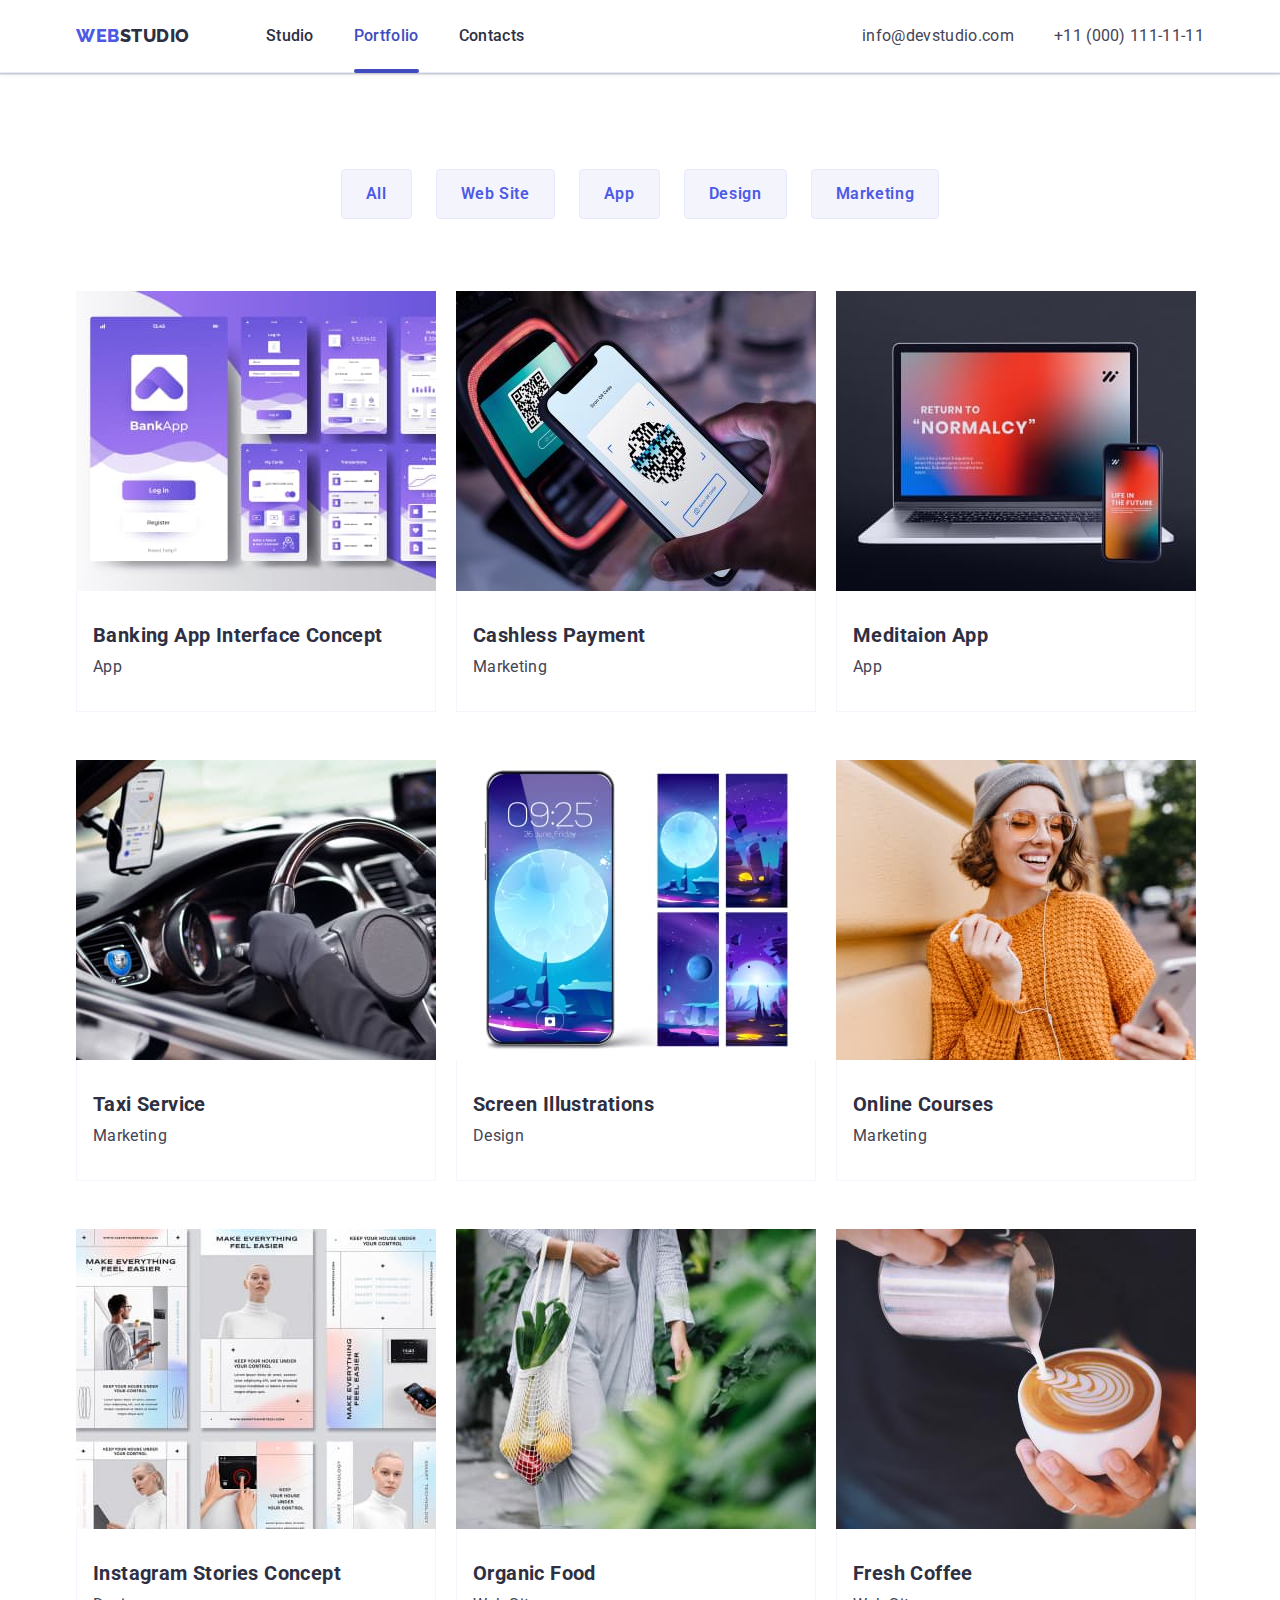
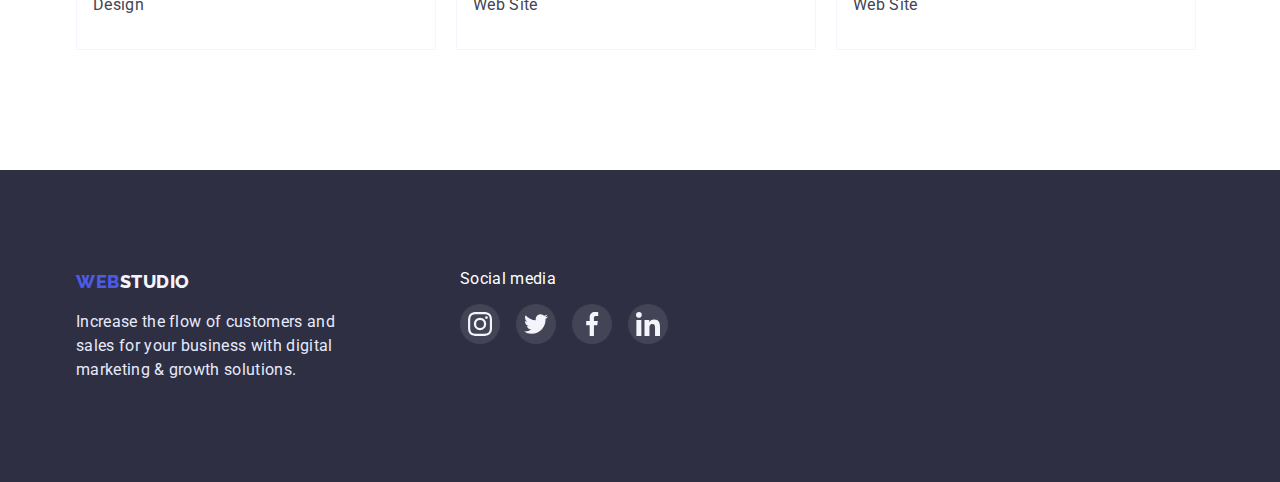
==== commit 550a431e: "6" ====
--- a/portfolio.html
+++ b/portfolio.html
@@ -345,12 +345,12 @@
   </footer>
 
 
-<div class="backdrop">
+<div class="backdrop is-hidden" data-modal>
   <div class="modal">
-    <button class="modal-close" type="button">Close</button>
+    <button class="modal-close" type="button" data-modal-close>Close</button>
   </div>
 </div>
 
-    <script src="/js/modal.js"></script>
+    <script src="./js/modal.js"></script>
    </body>
 </html>
--- a/css/styles.css
+++ b/css/styles.css
@@ -598,13 +598,33 @@
   height: 100%;
   background-color: rgba(46, 47, 66, 0.4);
   padding: 20px 0;
+  transition: opacity 500ms, visibility 500ms;
+}
+
+.backdrop.is-hidden {
+  opacity: 0;
+  visibility: hidden;
+  pointer-events: none;
 }
 
 .modal {
+  position: relative;
   width: 100%;
   height: 100%;
   max-width: 408px;
   max-height: 576px;
 
+  overflow: auto;
   background: #fcfcfc;
-}
+  transition: transform 500ms;
+}
+
+.backdrop .is-hidden .modal {
+  transform: scale(0);
+}
+
+.modal-close {
+  position: absolute;
+  top: 24px;
+  right: 24px;
+}
